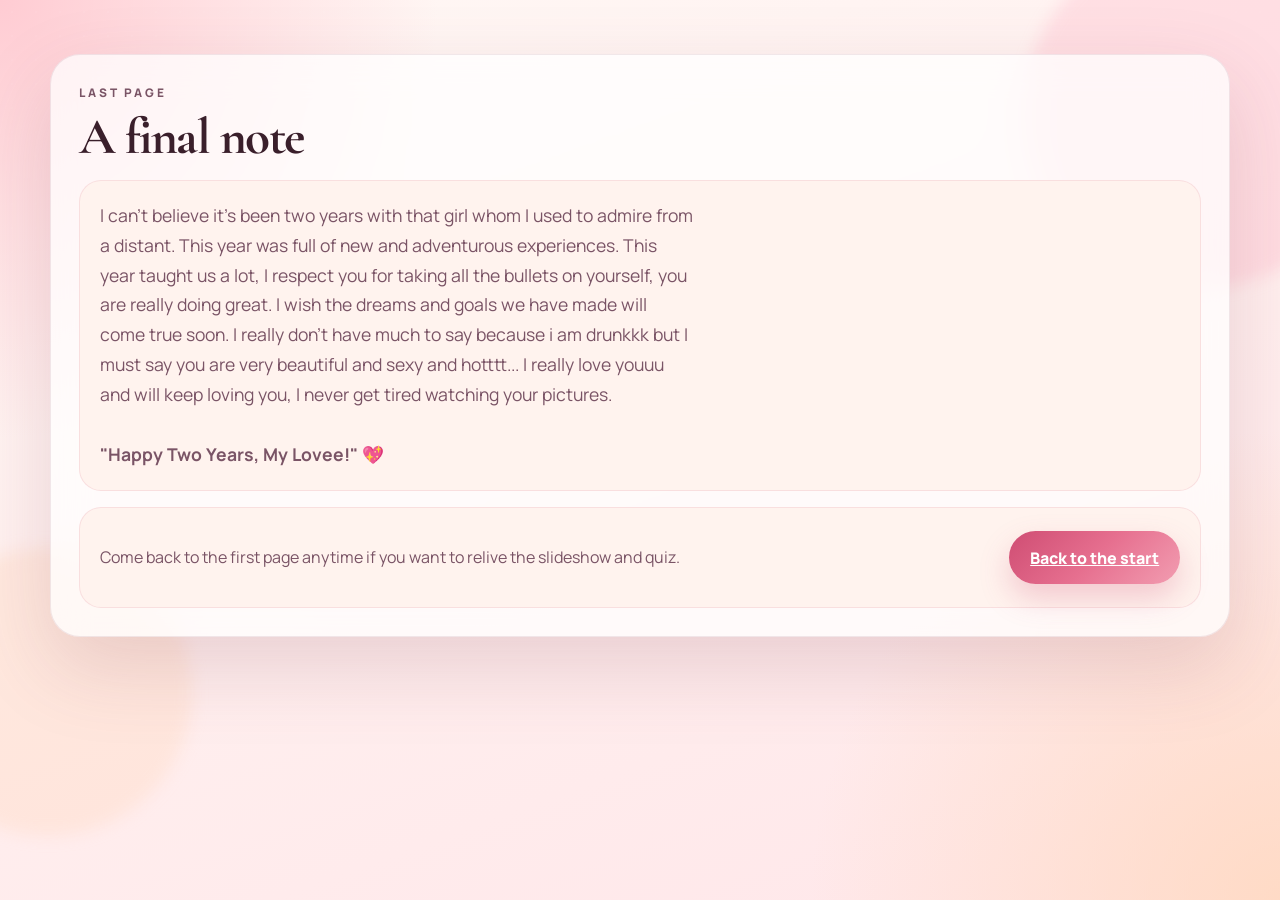
==== final.html @ c74a1701 "Add files via upload" ====
<!DOCTYPE html>
<html lang="en">
<head>
  <meta charset="UTF-8" />
  <meta name="viewport" content="width=device-width, initial-scale=1.0" />
  <title>A Note for Tamanna</title>
  <meta name="description" content="The closing page for Tamanna's anniversary website." />
  <link rel="preconnect" href="https://fonts.googleapis.com" />
  <link rel="preconnect" href="https://fonts.gstatic.com" crossorigin />
  <link href="https://fonts.googleapis.com/css2?family=Cormorant+Garamond:wght@500;600;700&family=Manrope:wght@400;500;600;700;800&display=swap" rel="stylesheet" />
  <link rel="stylesheet" href="styles.css" />
</head>
<body>
  <div class="page-glow page-glow--one"></div>
  <div class="page-glow page-glow--two"></div>

  <main class="shell">
    <section class="final panel">
      <div class="section-heading">
        <p class="eyebrow">Last page</p>
        <h2>A final note</h2>
      </div>

      <div class="final-note panel--soft">
        <p>I can't believe it's been two years with that girl whom I used to admire from a distant. This year was full of new and adventurous experiences. This year taught us a lot, I respect you for taking all the bullets on yourself, you are really doing great. I wish the dreams and goals we have made will come true soon. I really don't have much to say because i am drunkkk but I must say you are very beautiful and sexy and hotttt... I really love youuu and will keep loving you, I never get tired watching your pictures. <br /><br /><strong>"Happy Two Years, My Lovee!" 💖</strong></p>
      </div>

      <div class="results__prompt panel--soft" style="margin-top: 16px;">
        <p>Come back to the first page anytime if you want to relive the slideshow and quiz.</p>
        <a class="primary-button" href="index.html">Back to the start</a>
      </div>
    </section>
  </main>
</body>
</html>
---- styles.css ----
:root {
  color-scheme: light;
  --bg: #fff6f2;
  --bg-strong: #ffe7df;
  --panel: rgba(255, 255, 255, 0.72);
  --panel-strong: rgba(255, 243, 238, 0.96);
  --text: #3a1f2b;
  --muted: #7a5466;
  --accent: #cf4d73;
  --accent-2: #f08aaa;
  --accent-3: #f9bdc8;
  --shadow: 0 30px 80px rgba(134, 64, 84, 0.18);
  --border: rgba(140, 77, 96, 0.12);
}

* {
  box-sizing: border-box;
}

html {
  scroll-behavior: smooth;
}

body {
  margin: 0;
  min-height: 100vh;
  color: var(--text);
  font-family: "Manrope", sans-serif;
  background:
    radial-gradient(circle at top left, rgba(255, 196, 205, 0.85), transparent 28%),
    radial-gradient(circle at bottom right, rgba(255, 214, 184, 0.72), transparent 30%),
    linear-gradient(160deg, #fff8f5 0%, #fff0ef 46%, #ffe6e9 100%);
  overflow-x: hidden;
}

body::before {
  content: "";
  position: fixed;
  inset: 0;
  pointer-events: none;
  background-image:
    radial-gradient(rgba(255, 255, 255, 0.24) 1px, transparent 1px);
  background-size: 24px 24px;
  mask-image: linear-gradient(to bottom, rgba(0, 0, 0, 0.25), transparent 80%);
}

.page-glow {
  position: fixed;
  border-radius: 999px;
  filter: blur(8px);
  pointer-events: none;
  z-index: 0;
}

.page-glow--one {
  width: 22rem;
  height: 22rem;
  right: -6rem;
  top: -4rem;
  background: rgba(255, 164, 187, 0.25);
}

.page-glow--two {
  width: 18rem;
  height: 18rem;
  left: -6rem;
  bottom: 4rem;
  background: rgba(255, 208, 173, 0.26);
}

.shell {
  position: relative;
  z-index: 1;
  width: min(1180px, calc(100vw - 32px));
  margin: 0 auto;
  padding: 32px 0 56px;
}

.panel {
  background: var(--panel);
  border: 1px solid var(--border);
  border-radius: 30px;
  box-shadow: var(--shadow);
  backdrop-filter: blur(18px);
}

.panel--soft {
  background: var(--panel-strong);
  border: 1px solid rgba(207, 77, 115, 0.12);
  border-radius: 24px;
}

.hero,
.quiz,
.results,
.final {
  padding: 28px;
}

.hero {
  display: grid;
  grid-template-columns: minmax(0, 1.1fr) minmax(0, 0.9fr);
  gap: 28px;
  align-items: center;
}

.hero__cta {
  grid-column: 1 / -1;
  display: flex;
  justify-content: center;
  padding-top: 4px;
}

.hero__copy h1,
.section-heading h2 {
  margin: 0;
  font-family: "Cormorant Garamond", serif;
  font-weight: 700;
  line-height: 0.95;
  letter-spacing: -0.03em;
}

.hero__copy h1 {
  font-size: clamp(3rem, 6vw, 5.8rem);
  max-width: none;
  white-space: nowrap;
}

.section-heading h2 {
  font-size: clamp(2rem, 4vw, 3.4rem);
}

.eyebrow {
  margin: 0 0 10px;
  color: var(--accent);
  text-transform: uppercase;
  letter-spacing: 0.24em;
  font-size: 0.74rem;
  font-weight: 800;
}

.lede,
.section-heading p,
.summary-card p,
.results__prompt p,
.final-note p {
  color: var(--muted);
  line-height: 1.7;
}

.lede {
  max-width: 52ch;
  font-size: 1.05rem;
}

.primary-button,
.secondary-button,
.ghost-button,
.choice-card,
.icon-button {
  border: 0;
  font: inherit;
  cursor: pointer;
  transition: transform 0.18s ease, box-shadow 0.18s ease, background 0.18s ease, opacity 0.18s ease;
}

.primary-button,
.secondary-button,
.ghost-button {
  padding: 0.95rem 1.3rem;
  border-radius: 999px;
  font-weight: 800;
}

.primary-button {
  color: white;
  background: linear-gradient(135deg, var(--accent) 0%, #e66f8f 50%, #f29db1 100%);
  box-shadow: 0 14px 30px rgba(207, 77, 115, 0.26);
}

.secondary-button {
  color: var(--text);
  background: #fff;
  border: 1px solid rgba(122, 84, 102, 0.12);
}

.ghost-button {
  color: var(--accent);
  background: rgba(255, 255, 255, 0.5);
  border: 1px dashed rgba(207, 77, 115, 0.35);
}

.primary-button:hover,
.secondary-button:hover,
.ghost-button:hover,
.choice-card:hover,
.icon-button:hover {
  transform: translateY(-1px) scale(1.01);
}

.hero__media {
  min-width: 0;
}

.slideshow {
  padding: 16px;
  display: grid;
  gap: 14px;
}

.slideshow__frame {
  position: relative;
  overflow: hidden;
  aspect-ratio: 4 / 5;
  min-height: 0;
  border-radius: 24px;
  background: linear-gradient(180deg, rgba(255, 214, 224, 0.95), rgba(255, 243, 238, 0.95));
}

.slideshow__frame img {
  width: 100%;
  height: 100%;
  object-fit: cover;
  display: block;
  filter: saturate(1.05) contrast(1.02);
}

.slideshow__overlay {
  position: absolute;
  inset: 0;
  background: linear-gradient(180deg, transparent 0%, rgba(48, 19, 30, 0.06) 50%, rgba(48, 19, 30, 0.22) 100%);
}

.slideshow__arrow {
  position: absolute;
  top: 50%;
  transform: translateY(-50%);
  z-index: 2;
  width: 2.75rem;
  height: 2.75rem;
  border-radius: 999px;
  border: 1px solid rgba(255, 255, 255, 0.35);
  background: rgba(58, 31, 43, 0.38);
  color: #fff;
  font-size: 1.75rem;
  line-height: 1;
  display: grid;
  place-items: center;
  backdrop-filter: blur(10px);
  box-shadow: 0 10px 24px rgba(58, 31, 43, 0.18);
}

.slideshow__arrow:hover {
  background: rgba(58, 31, 43, 0.52);
}

.slideshow__arrow--prev {
  left: 0.85rem;
}

.slideshow__arrow--next {
  right: 0.85rem;
}

.slideshow__caption {
  display: flex;
  justify-content: space-between;
  gap: 12px;
  align-items: center;
  color: var(--muted);
  font-size: 0.92rem;
}

.slideshow__label {
  font-weight: 800;
  color: var(--accent);
}

.quiz,
.results,
.final {
  margin-top: 22px;
}

.section-heading {
  margin-bottom: 18px;
  max-width: 64ch;
}

.quiz__steps {
  display: grid;
}

.quiz-step {
  display: none;
  padding: 18px 0 4px;
}

.quiz-step.active {
  display: grid;
  gap: 18px;
  animation: floatIn 0.35s ease both;
}

.quiz-step__meta h3 {
  margin: 8px 0 0;
  font-size: clamp(1.45rem, 3vw, 2rem);
  line-height: 1.1;
}

.quiz-step__meta span {
  color: var(--accent);
  font-size: 0.8rem;
  letter-spacing: 0.08em;
  text-transform: uppercase;
  font-weight: 800;
}

.input-group {
  display: grid;
  gap: 10px;
  max-width: 420px;
}

.input-group span {
  color: var(--muted);
  font-weight: 700;
}

.field-feedback {
  min-height: 1.1em;
  margin: 0;
  color: #a43f63;
  font-size: 0.92rem;
  font-weight: 700;
}

input[type="date"],
textarea {
  width: 100%;
  border: 1px solid rgba(122, 84, 102, 0.15);
  border-radius: 18px;
  padding: 1rem 1.05rem;
  background: rgba(255, 255, 255, 0.84);
  color: var(--text);
  font: inherit;
  box-shadow: inset 0 1px 0 rgba(255, 255, 255, 0.85);
}

textarea {
  resize: vertical;
  min-height: 132px;
}

.ranking-board {
  padding: 18px;
  border-radius: 24px;
  background: linear-gradient(180deg, rgba(255, 251, 249, 0.8), rgba(255, 236, 241, 0.9));
  border: 1px solid rgba(207, 77, 115, 0.1);
}

.ranking-board__list {
  display: grid;
  gap: 14px;
}

.ranking-item {
  display: grid;
  grid-template-columns: auto minmax(0, 1fr) auto;
  align-items: center;
  gap: 14px;
  padding: 14px;
  border-radius: 22px;
  background: rgba(255, 255, 255, 0.86);
  border: 1px solid rgba(122, 84, 102, 0.08);
  box-shadow: 0 12px 26px rgba(163, 78, 101, 0.08);
}

.ranking-item__visual {
  width: 72px;
  height: 72px;
  border-radius: 20px;
  display: grid;
  place-items: center;
  color: white;
  background: linear-gradient(145deg, #c94c72, #f08aaa 48%, #ffd1dd 100%);
  box-shadow: inset 0 1px 0 rgba(255, 255, 255, 0.35);
}

.ranking-item__year {
  font-size: 0.85rem;
  font-weight: 900;
  letter-spacing: 0.12em;
}

.ranking-item__content strong {
  display: block;
  font-size: 1rem;
}

.ranking-item__content p {
  margin: 6px 0 0;
  color: var(--muted);
  font-size: 0.92rem;
}

.ranking-item__actions {
  display: flex;
  gap: 8px;
}

.icon-button {
  width: 40px;
  height: 40px;
  border-radius: 999px;
  background: #fff;
  border: 1px solid rgba(122, 84, 102, 0.12);
  color: var(--accent);
  font-weight: 900;
}

.choice-grid {
  display: grid;
  grid-template-columns: repeat(2, minmax(0, 1fr));
  gap: 12px;
}

.choice-grid--compact {
  grid-template-columns: repeat(4, minmax(0, 1fr));
}

.choice-card {
  min-height: 96px;
  padding: 18px;
  border-radius: 22px;
  background: rgba(255, 255, 255, 0.9);
  border: 1px solid rgba(122, 84, 102, 0.08);
  color: var(--text);
  text-align: left;
  font-weight: 700;
  line-height: 1.3;
  box-shadow: 0 12px 30px rgba(163, 78, 101, 0.08);
}

.choice-card.selected {
  border-color: rgba(207, 77, 115, 0.35);
  box-shadow: 0 14px 34px rgba(207, 77, 115, 0.18);
  background: linear-gradient(180deg, rgba(255, 244, 247, 0.98), rgba(255, 255, 255, 0.98));
}

.step-actions {
  display: flex;
  justify-content: flex-end;
  flex-wrap: wrap;
  gap: 12px;
}

.step-actions--spread {
  justify-content: space-between;
}

.summary-grid {
  display: grid;
  grid-template-columns: repeat(2, minmax(0, 1fr));
  gap: 16px;
}

.summary-card,
.results__prompt,
.final-note {
  padding: 20px;
  border-radius: 22px;
}

.summary-card {
  background: rgba(255, 255, 255, 0.86);
  border: 1px solid rgba(122, 84, 102, 0.08);
}

.summary-list {
  display: grid;
  gap: 10px;
}

.summary-row {
  padding: 12px 14px;
  border-radius: 16px;
  background: rgba(255, 243, 239, 0.98);
  border: 1px solid rgba(207, 77, 115, 0.1);
}

.results__prompt {
  margin-top: 16px;
  display: flex;
  justify-content: space-between;
  gap: 16px;
  align-items: center;
  flex-wrap: wrap;
}

.final-note {
  min-height: 220px;
  display: grid;
  align-items: center;
}

.final-note p {
  margin: 0;
  max-width: 54ch;
  font-size: 1.1rem;
}

[hidden] {
  display: none !important;
}

@keyframes floatIn {
  from {
    opacity: 0;
    transform: translateY(12px);
  }
  to {
    opacity: 1;
    transform: translateY(0);
  }
}

@media (max-width: 960px) {
  .hero,
  .summary-grid,
  .choice-grid--compact {
    grid-template-columns: 1fr;
  }

  .hero__cta {
    justify-content: flex-start;
  }

  .slideshow__frame {
    aspect-ratio: 1 / 1.1;
  }

  .choice-grid {
    grid-template-columns: 1fr;
  }
}

@media (max-width: 640px) {
  .shell {
    width: min(100vw - 18px, 1180px);
    padding: 18px 0 34px;
  }

  .hero,
  .quiz,
  .results,
  .final {
    padding: 18px;
  }

  .hero__copy h1 {
    font-size: clamp(2.1rem, 9vw, 3rem);
    white-space: normal;
    max-width: 12ch;
  }

  .primary-button,
  .secondary-button,
  .ghost-button {
    width: 100%;
    justify-content: center;
  }

  .hero__cta {
    justify-content: stretch;
  }

  .slideshow__caption,
  .results__prompt {
    flex-direction: column;
    align-items: flex-start;
  }

  .slideshow__arrow {
    width: 2.4rem;
    height: 2.4rem;
    font-size: 1.5rem;
  }

  .slideshow__frame {
    aspect-ratio: 4 / 5;
  }

  .ranking-item {
    grid-template-columns: 1fr;
  }

  .ranking-item__actions {
    justify-content: flex-end;
  }
}
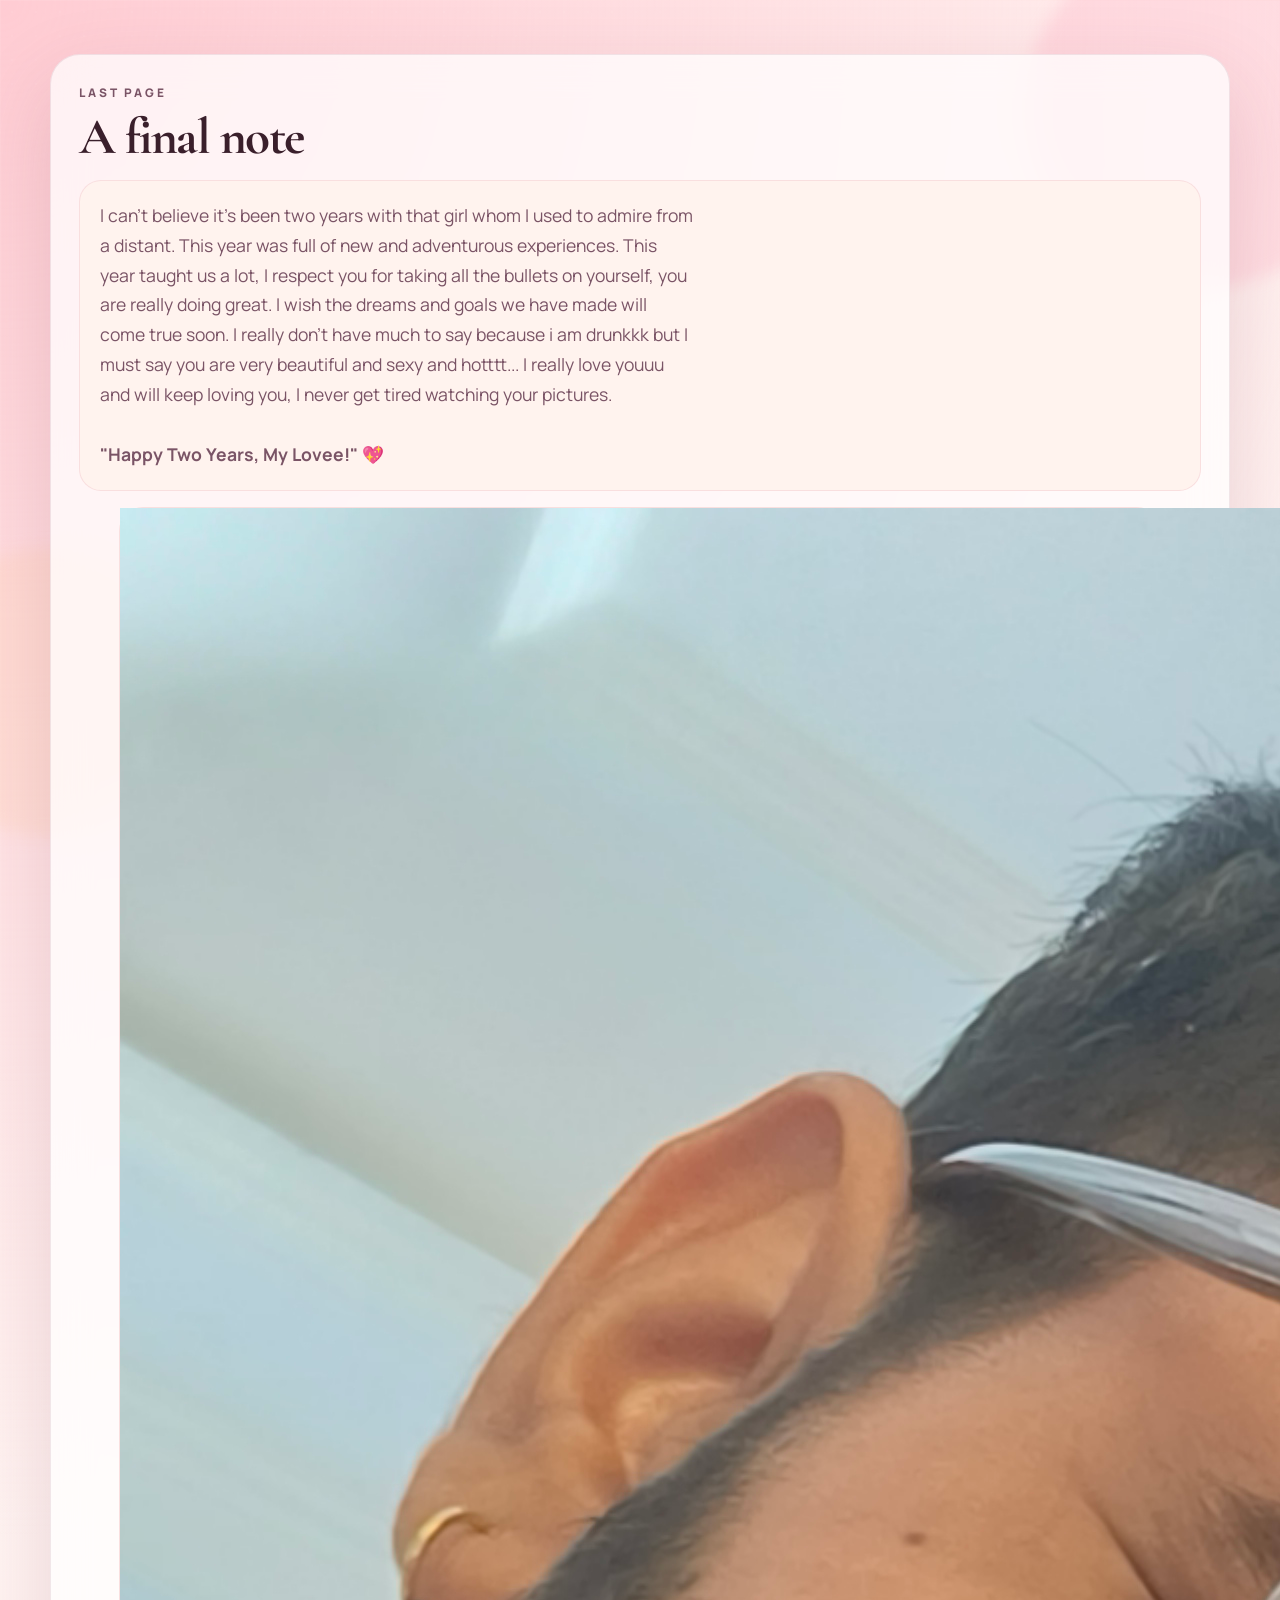
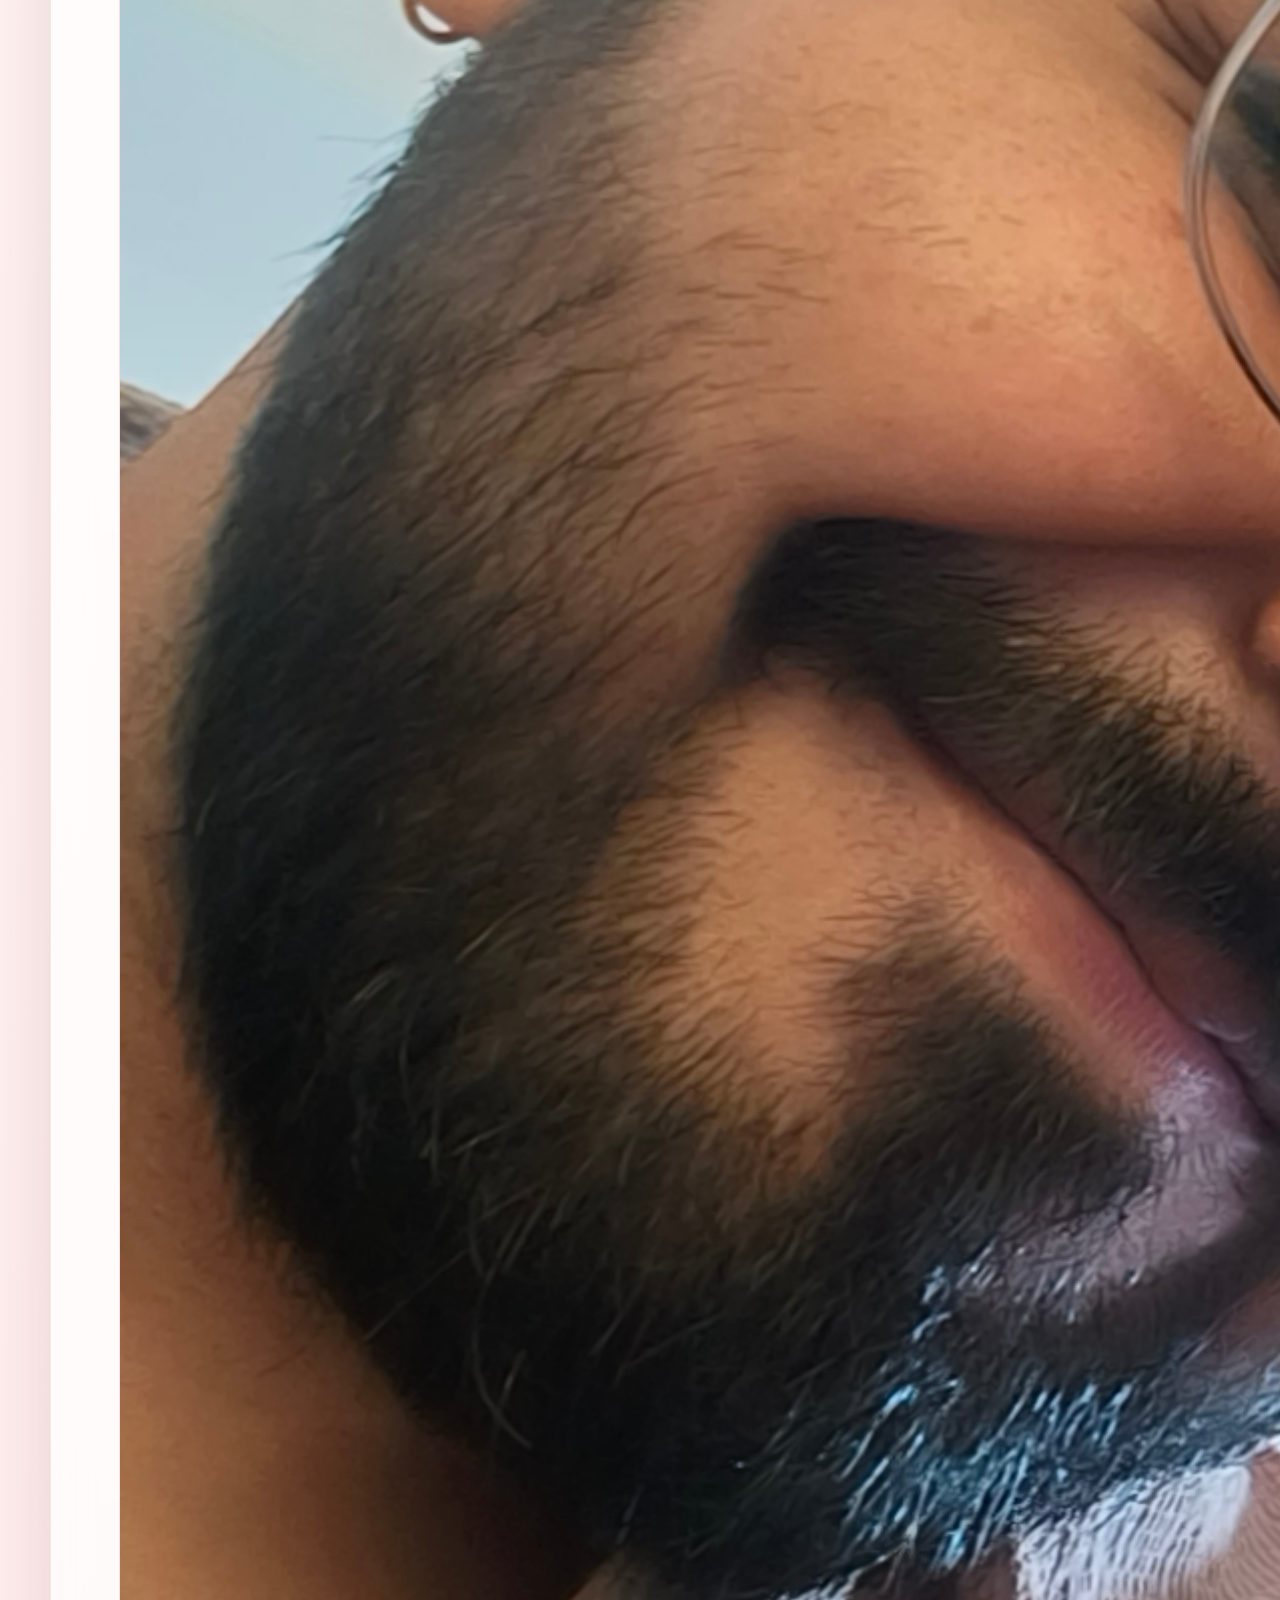
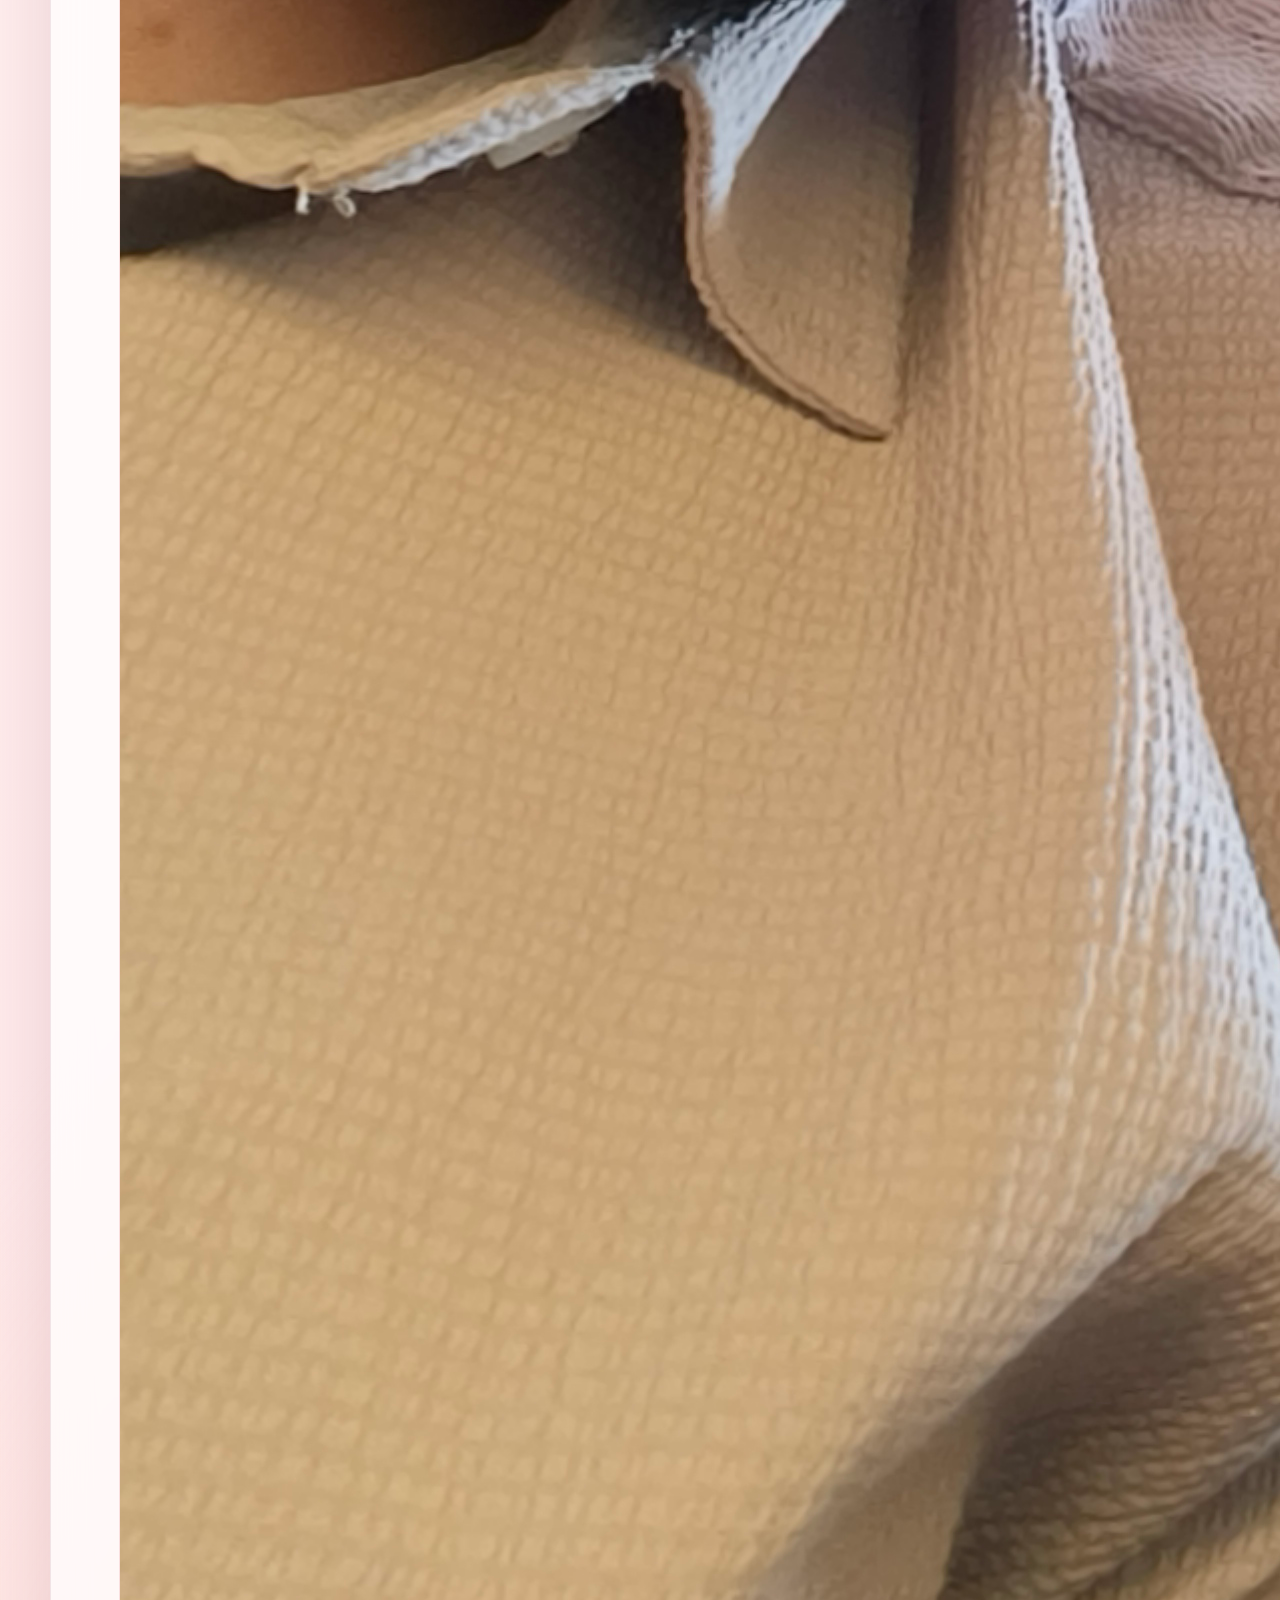
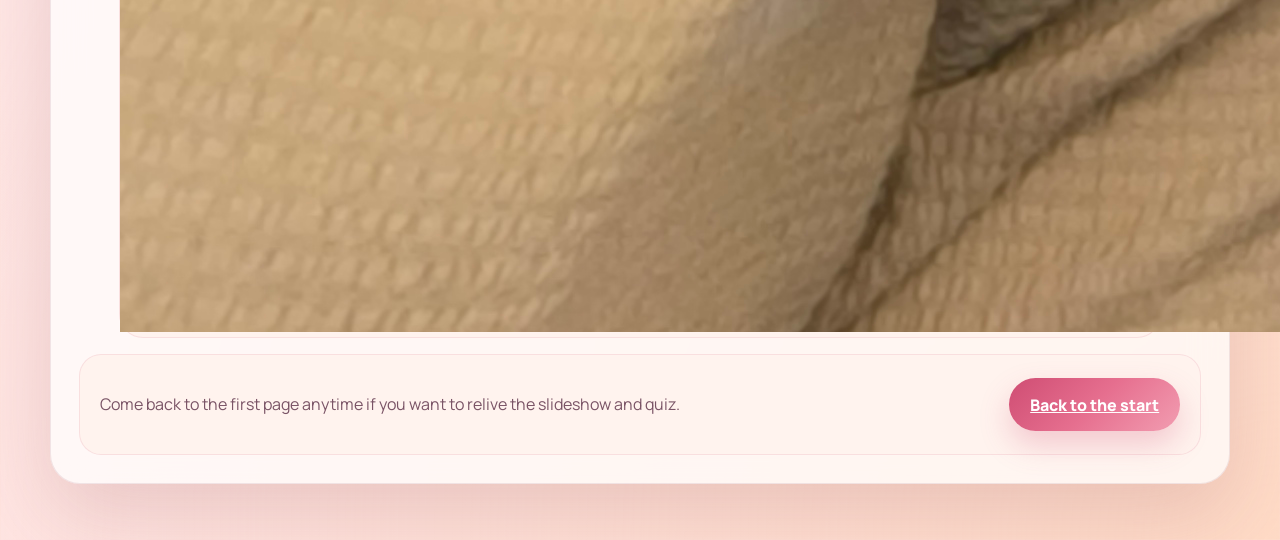
==== commit 92c008be: "Update final.html" ====
--- a/final.html
+++ b/final.html
@@ -25,11 +25,34 @@
         <p>I can't believe it's been two years with that girl whom I used to admire from a distant. This year was full of new and adventurous experiences. This year taught us a lot, I respect you for taking all the bullets on yourself, you are really doing great. I wish the dreams and goals we have made will come true soon. I really don't have much to say because i am drunkkk but I must say you are very beautiful and sexy and hotttt... I really love youuu and will keep loving you, I never get tired watching your pictures. <br /><br /><strong>"Happy Two Years, My Lovee!" 💖</strong></p>
       </div>
 
+      <figure class="final-photo panel--soft">
+        <img id="finalPhoto" alt="A random memory of us" />
+      </figure>
+
       <div class="results__prompt panel--soft" style="margin-top: 16px;">
         <p>Come back to the first page anytime if you want to relive the slideshow and quiz.</p>
         <a class="primary-button" href="index.html">Back to the start</a>
       </div>
     </section>
   </main>
+  <script>
+    const finalPhotos = [
+      "20230309_094151.jpg",
+      "IMG-20220911-WA0016.jpg",
+      "IMG-20250531-WA0028.jpg",
+      "IMG-20250601-WA0046.jpg",
+      "IMG20250302145809.jpg",
+      "IMG20250302151945.jpg",
+      "IMG20250728173726.jpg",
+      "IMG20251206152449.jpg",
+      "IMG20251206160921.jpg",
+      "IMG_20240507_233926.jpg",
+      "1000148727_enhanced.jpg.png"
+    ];
+
+    const finalPhoto = document.getElementById("finalPhoto");
+    const randomPhoto = finalPhotos[Math.floor(Math.random() * finalPhotos.length)];
+    finalPhoto.src = randomPhoto;
+  </script>
 </body>
-</html>+</html>
